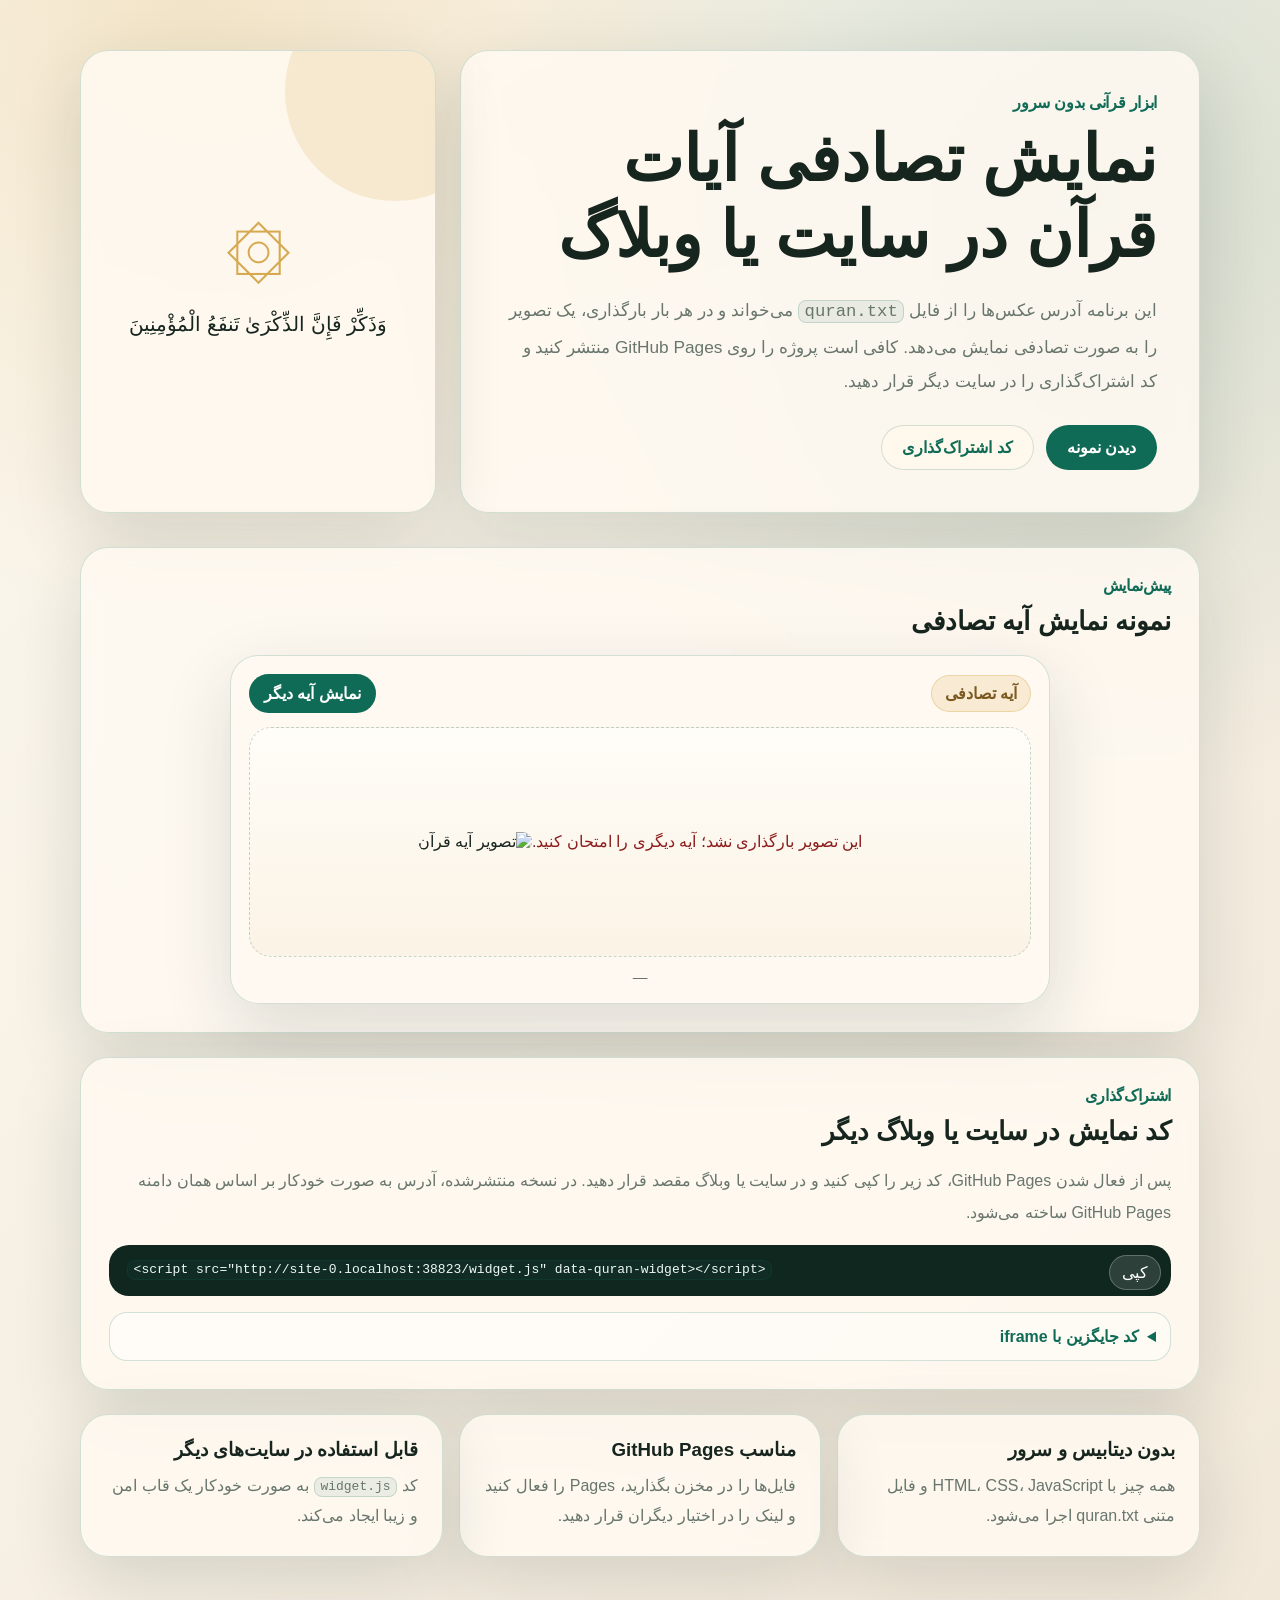
==== index.html @ f8a3bd79 "Add files via upload" ====
<!doctype html>
<html lang="fa" dir="rtl">
<head>
  <meta charset="utf-8">
  <meta name="viewport" content="width=device-width,initial-scale=1">
  <title>نمایش تصادفی آیات قرآن</title>
  <meta name="description" content="ابزار بدون سرور برای نمایش تصادفی آیات قرآن به صورت عکس در سایت یا وبلاگ.">
  <link rel="stylesheet" href="./styles.css">
</head>
<body>
  <main class="page-shell">
    <section class="hero">
      <div class="hero-content">
        <p class="eyebrow">ابزار قرآنی بدون سرور</p>
        <h1>نمایش تصادفی آیات قرآن در سایت یا وبلاگ</h1>
        <p class="lead">
          این برنامه آدرس عکس‌ها را از فایل <code>quran.txt</code> می‌خواند و در هر بار بارگذاری، یک تصویر را به صورت تصادفی نمایش می‌دهد.
          کافی است پروژه را روی GitHub Pages منتشر کنید و کد اشتراک‌گذاری را در سایت دیگر قرار دهید.
        </p>
        <div class="actions">
          <a class="btn primary" href="#demo">دیدن نمونه</a>
          <a class="btn ghost" href="#share">کد اشتراک‌گذاری</a>
        </div>
      </div>
      <aside class="hero-card" aria-label="آیه">
        <div class="symbol">۞</div>
        <p>وَذَكِّرْ فَإِنَّ الذِّكْرَىٰ تَنفَعُ الْمُؤْمِنِينَ</p>
      </aside>
    </section>

    <section id="demo" class="section">
      <div class="section-title">
        <p class="eyebrow">پیش‌نمایش</p>
        <h2>نمونه نمایش آیه تصادفی</h2>
      </div>

      <div class="quran-widget" data-quran-box>
        <div class="quran-widget-top">
          <span class="badge">آیه تصادفی</span>
          <button type="button" class="refresh" data-next-ayah>نمایش آیه دیگر</button>
        </div>
        <div class="image-wrap">
          <div class="loader" data-loader>در حال خواندن quran.txt...</div>
          <img data-ayah-image alt="تصویر آیه قرآن" loading="lazy" hidden>
        </div>
        <p class="meta" data-meta>—</p>
      </div>
    </section>

    <section id="share" class="section">
      <div class="section-title">
        <p class="eyebrow">اشتراک‌گذاری</p>
        <h2>کد نمایش در سایت یا وبلاگ دیگر</h2>
      </div>
      <p class="help">
        پس از فعال شدن GitHub Pages، کد زیر را کپی کنید و در سایت یا وبلاگ مقصد قرار دهید.
        در نسخه منتشرشده، آدرس به صورت خودکار بر اساس همان دامنه GitHub Pages ساخته می‌شود.
      </p>

      <div class="code-card">
        <button type="button" class="copy" data-copy="#shareCode">کپی</button>
        <pre><code id="shareCode"></code></pre>
      </div>

      <details>
        <summary>کد جایگزین با iframe</summary>
        <div class="code-card">
          <button type="button" class="copy" data-copy="#iframeCode">کپی</button>
          <pre><code id="iframeCode"></code></pre>
        </div>
      </details>
    </section>

    <section class="cards">
      <article>
        <h3>بدون دیتابیس و سرور</h3>
        <p>همه چیز با HTML، CSS، JavaScript و فایل متنی quran.txt اجرا می‌شود.</p>
      </article>
      <article>
        <h3>مناسب GitHub Pages</h3>
        <p>فایل‌ها را در مخزن بگذارید، Pages را فعال کنید و لینک را در اختیار دیگران قرار دهید.</p>
      </article>
      <article>
        <h3>قابل استفاده در سایت‌های دیگر</h3>
        <p>کد <code>widget.js</code> به صورت خودکار یک قاب امن و زیبا ایجاد می‌کند.</p>
      </article>
    </section>
  </main>
  <script src="./app.js"></script>
</body>
</html>
---- styles.css ----
*{box-sizing:border-box}
:root{
  --bg:#f8f1e7;
  --card:#fffaf1;
  --ink:#17251f;
  --muted:#68766d;
  --accent:#0f6b56;
  --gold:#d6a84f;
  --border:rgba(15,107,86,.18);
  --shadow:0 24px 70px rgba(24,45,36,.14);
}
html{scroll-behavior:smooth}
body{
  margin:0;
  min-height:100vh;
  font-family:Tahoma,Arial,sans-serif;
  color:var(--ink);
  background:
    radial-gradient(circle at 15% 0%,rgba(214,168,79,.24),transparent 32%),
    radial-gradient(circle at 85% 12%,rgba(15,107,86,.15),transparent 34%),
    linear-gradient(135deg,#fcf8ef,#f1e8d9);
}
button,a{font:inherit}
code{direction:ltr;unicode-bidi:embed;background:rgba(15,107,86,.08);border:1px solid var(--border);border-radius:8px;padding:.08rem .35rem}
.page-shell{width:min(1120px,calc(100% - 32px));margin:auto;padding:32px 0 56px}
.hero{
  display:grid;
  grid-template-columns:1.35fr .65fr;
  gap:24px;
  align-items:stretch;
  margin:18px 0 34px;
}
.hero-content,.hero-card,.section,.cards article,.quran-widget{
  background:rgba(255,250,241,.86);
  border:1px solid var(--border);
  border-radius:28px;
  box-shadow:var(--shadow);
  backdrop-filter:blur(10px);
}
.hero-content{padding:42px}
.eyebrow{margin:0 0 10px;color:var(--accent);font-weight:700;letter-spacing:-.02em}
h1{font-size:clamp(2rem,5vw,4.2rem);line-height:1.18;margin:0 0 20px}
.lead{font-size:1.08rem;line-height:2;color:var(--muted);margin:0 0 26px}
.actions{display:flex;gap:12px;flex-wrap:wrap}
.btn{display:inline-flex;align-items:center;justify-content:center;text-decoration:none;border-radius:999px;padding:12px 20px;border:1px solid var(--border);font-weight:700}
.btn.primary{background:var(--accent);color:#fff}
.btn.ghost{color:var(--accent);background:#fff8ec}
.hero-card{padding:34px;display:flex;flex-direction:column;align-items:center;justify-content:center;text-align:center;overflow:hidden;position:relative}
.hero-card:before{content:"";position:absolute;width:220px;height:220px;border-radius:50%;background:rgba(214,168,79,.19);top:-70px;right:-70px}
.symbol{font-size:4.2rem;color:var(--gold);line-height:1}
.hero-card p{font-size:1.25rem;line-height:2.1;margin:18px 0 0;position:relative}
.section{padding:28px;margin:24px 0}
.section-title h2{margin:0 0 18px;font-size:1.65rem}
.quran-widget{max-width:820px;margin:auto;padding:18px}
.quran-widget-top{display:flex;align-items:center;justify-content:space-between;gap:12px;margin-bottom:14px}
.badge{background:rgba(214,168,79,.18);color:#7b5920;border:1px solid rgba(214,168,79,.35);border-radius:999px;padding:8px 13px;font-weight:700}
.refresh{
  border:0;
  background:var(--accent);
  color:#fff;
  border-radius:999px;
  padding:10px 15px;
  cursor:pointer;
  font-weight:700;
}
.refresh:hover,.btn.primary:hover{filter:brightness(.96)}
.image-wrap{
  min-height:230px;
  border-radius:22px;
  border:1px dashed rgba(15,107,86,.25);
  background:linear-gradient(180deg,#fffdf8,#fbf3e5);
  display:flex;
  align-items:center;
  justify-content:center;
  overflow:hidden;
  padding:14px;
}
.image-wrap img{display:block;max-width:100%;height:auto;border-radius:16px}
.loader{color:var(--muted);text-align:center;line-height:2}
.meta{margin:12px 4px 0;color:var(--muted);font-size:.92rem;text-align:center;direction:rtl}
.help{color:var(--muted);line-height:2}
.code-card{position:relative;background:#10271f;color:#eef9f4;border-radius:20px;padding:18px;margin:12px 0;overflow:auto;direction:ltr;text-align:left}
pre{margin:0;white-space:pre-wrap;word-break:break-word}
.copy{position:absolute;top:10px;right:10px;border:1px solid rgba(255,255,255,.25);background:rgba(255,255,255,.12);color:#fff;border-radius:999px;padding:7px 12px;cursor:pointer}
details{margin-top:16px;border:1px solid var(--border);border-radius:18px;padding:14px;background:rgba(255,255,255,.4)}
summary{cursor:pointer;font-weight:700;color:var(--accent)}
.cards{display:grid;grid-template-columns:repeat(3,1fr);gap:16px;margin-top:24px}
.cards article{padding:24px}
.cards h3{margin:0 0 10px}
.cards p{color:var(--muted);line-height:1.9;margin:0}
.error{color:#8b1d1d}
@media (max-width:820px){
  .hero{grid-template-columns:1fr}
  .hero-content{padding:28px}
  .cards{grid-template-columns:1fr}
  .quran-widget-top{align-items:flex-start;flex-direction:column}
  .refresh{width:100%}
}
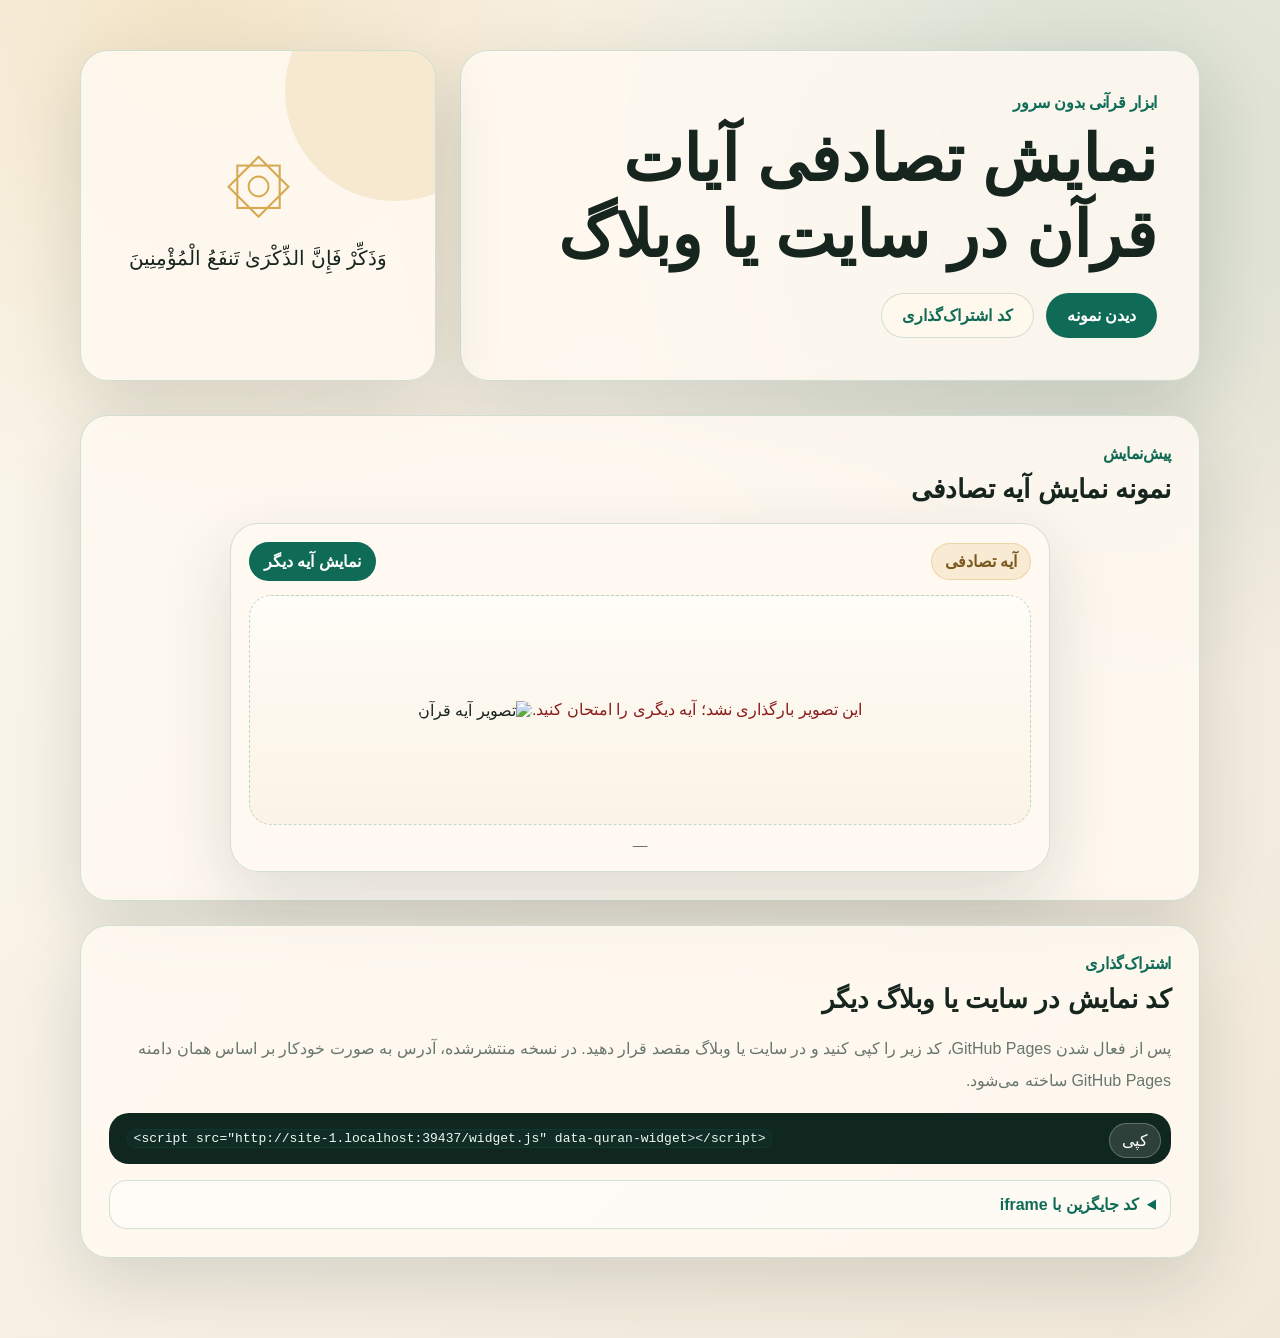
==== commit 15b46d32: "Update index.html" ====
--- a/index.html
+++ b/index.html
@@ -13,10 +13,6 @@
       <div class="hero-content">
         <p class="eyebrow">ابزار قرآنی بدون سرور</p>
         <h1>نمایش تصادفی آیات قرآن در سایت یا وبلاگ</h1>
-        <p class="lead">
-          این برنامه آدرس عکس‌ها را از فایل <code>quran.txt</code> می‌خواند و در هر بار بارگذاری، یک تصویر را به صورت تصادفی نمایش می‌دهد.
-          کافی است پروژه را روی GitHub Pages منتشر کنید و کد اشتراک‌گذاری را در سایت دیگر قرار دهید.
-        </p>
         <div class="actions">
           <a class="btn primary" href="#demo">دیدن نمونه</a>
           <a class="btn ghost" href="#share">کد اشتراک‌گذاری</a>
@@ -71,20 +67,7 @@
       </details>
     </section>
 
-    <section class="cards">
-      <article>
-        <h3>بدون دیتابیس و سرور</h3>
-        <p>همه چیز با HTML، CSS، JavaScript و فایل متنی quran.txt اجرا می‌شود.</p>
-      </article>
-      <article>
-        <h3>مناسب GitHub Pages</h3>
-        <p>فایل‌ها را در مخزن بگذارید، Pages را فعال کنید و لینک را در اختیار دیگران قرار دهید.</p>
-      </article>
-      <article>
-        <h3>قابل استفاده در سایت‌های دیگر</h3>
-        <p>کد <code>widget.js</code> به صورت خودکار یک قاب امن و زیبا ایجاد می‌کند.</p>
-      </article>
-    </section>
+
   </main>
   <script src="./app.js"></script>
 </body>
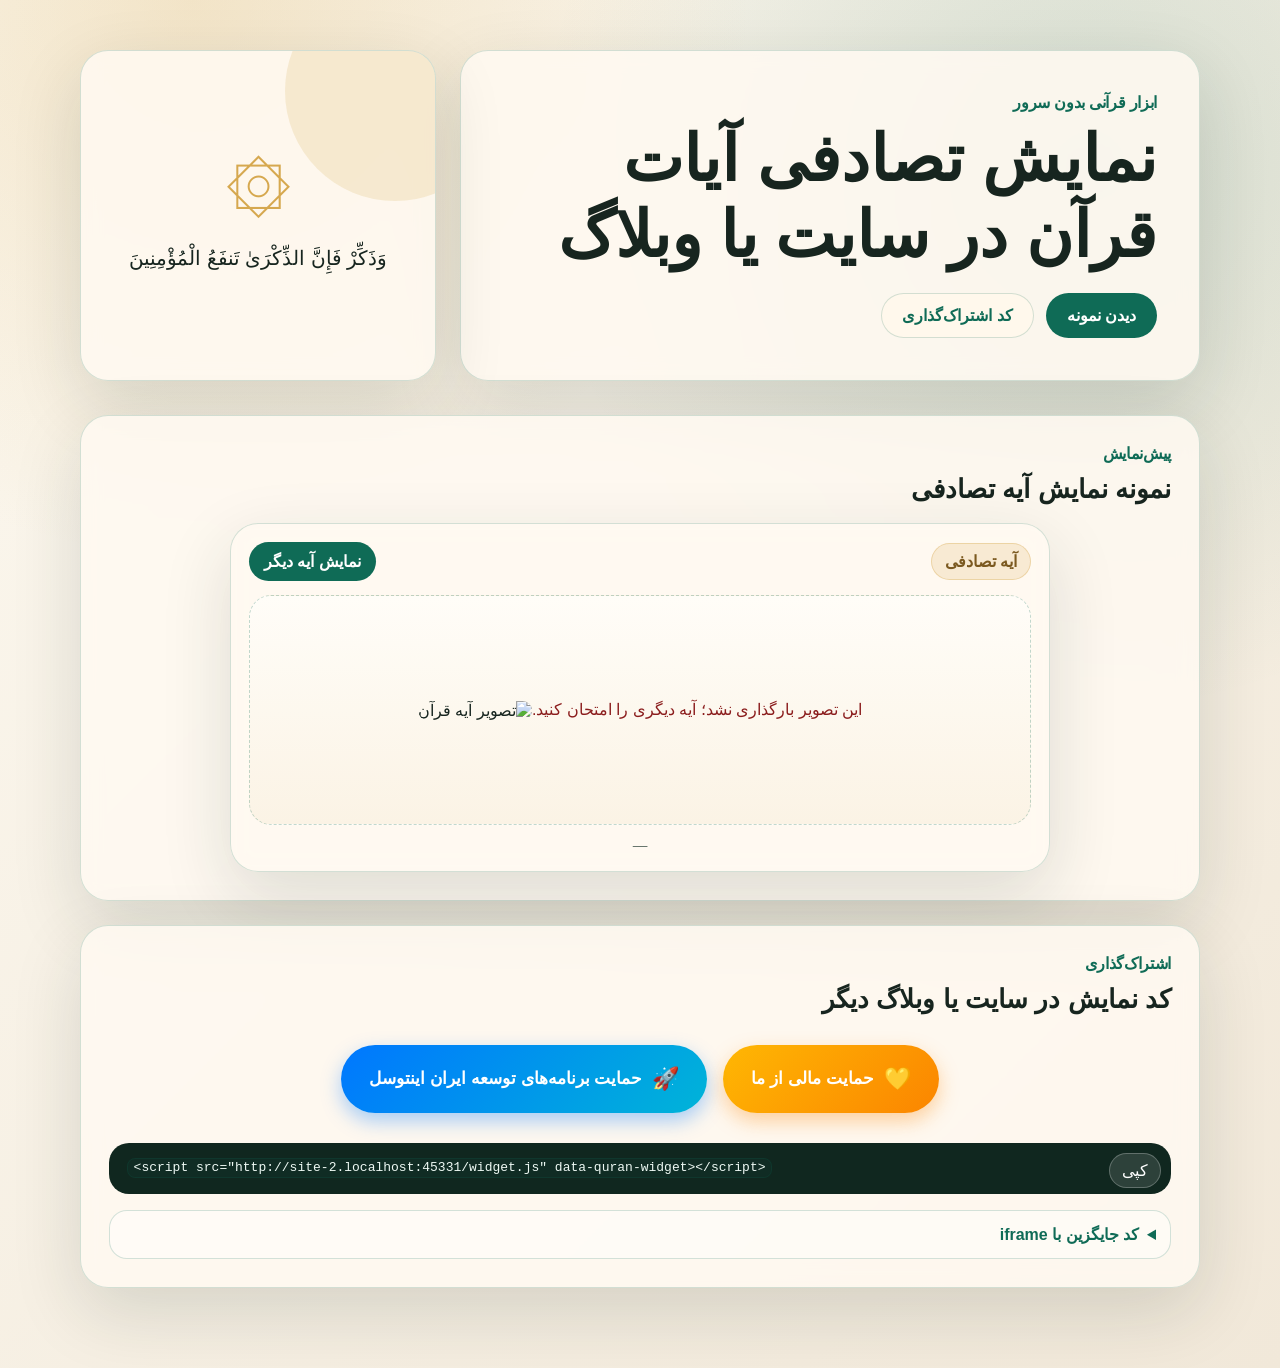
==== commit 0d9a5c87: "Update index.html" ====
--- a/index.html
+++ b/index.html
@@ -48,10 +48,89 @@
         <p class="eyebrow">اشتراک‌گذاری</p>
         <h2>کد نمایش در سایت یا وبلاگ دیگر</h2>
       </div>
-      <p class="help">
-        پس از فعال شدن GitHub Pages، کد زیر را کپی کنید و در سایت یا وبلاگ مقصد قرار دهید.
-        در نسخه منتشرشده، آدرس به صورت خودکار بر اساس همان دامنه GitHub Pages ساخته می‌شود.
-      </p>
+<div class="support-box">
+  <a href="https://payping.ir/@ayntvsl" target="_blank" rel="noopener noreferrer" class="support-btn pay-btn">
+    <span class="support-icon">💛</span>
+    حمایت مالی از ما
+  </a>
+
+  <a href="https://www.intosell.com/fa/v/149366/%D8%AD%D9%85%D8%A7%DB%8C%D8%AA-%D8%A7%D8%B2-%D9%BE%D8%B1%D9%88%DA%98%D9%87-%D9%87%D8%A7%DB%8C-%D8%AA%D9%88%D8%B3%D8%B9%D9%87-%D8%A7%DB%8C%D8%B1%D8%A7%D9%86-%D8%A7%DB%8C%D9%86%D8%AA%D9%88%D8%B3%D9%84" target="_blank" rel="noopener noreferrer" class="support-btn intosell-btn">
+    <span class="support-icon">🚀</span>
+    حمایت برنامه‌های توسعه ایران اینتوسل
+  </a>
+</div>
+
+<style>
+  .support-box {
+    text-align: center;
+    margin: 30px auto;
+    direction: rtl;
+    font-family: "Tahoma", "Vazirmatn", sans-serif;
+    display: flex;
+    flex-wrap: wrap;
+    justify-content: center;
+    gap: 16px;
+  }
+
+  .support-btn {
+    display: inline-flex;
+    align-items: center;
+    justify-content: center;
+    gap: 10px;
+    padding: 14px 28px;
+    border-radius: 50px;
+    color: #ffffff;
+    text-decoration: none;
+    font-size: 17px;
+    font-weight: bold;
+    line-height: 1.8;
+    transition: all 0.3s ease;
+    border: none;
+  }
+
+  .pay-btn {
+    background: linear-gradient(135deg, #ffb703, #fb8500);
+    box-shadow: 0 8px 20px rgba(251, 133, 0, 0.35);
+  }
+
+  .intosell-btn {
+    background: linear-gradient(135deg, #0077ff, #00b4d8);
+    box-shadow: 0 8px 20px rgba(0, 119, 255, 0.35);
+  }
+
+  .support-btn:hover {
+    transform: translateY(-3px);
+    color: #ffffff;
+  }
+
+  .pay-btn:hover {
+    background: linear-gradient(135deg, #fb8500, #ffb703);
+    box-shadow: 0 12px 28px rgba(251, 133, 0, 0.5);
+  }
+
+  .intosell-btn:hover {
+    background: linear-gradient(135deg, #00b4d8, #0077ff);
+    box-shadow: 0 12px 28px rgba(0, 119, 255, 0.5);
+  }
+
+  .support-icon {
+    font-size: 22px;
+  }
+
+  @media (max-width: 600px) {
+    .support-box {
+      flex-direction: column;
+      align-items: center;
+    }
+
+    .support-btn {
+      width: 90%;
+      max-width: 360px;
+      font-size: 16px;
+      padding: 13px 20px;
+    }
+  }
+</style>
 
       <div class="code-card">
         <button type="button" class="copy" data-copy="#shareCode">کپی</button>
